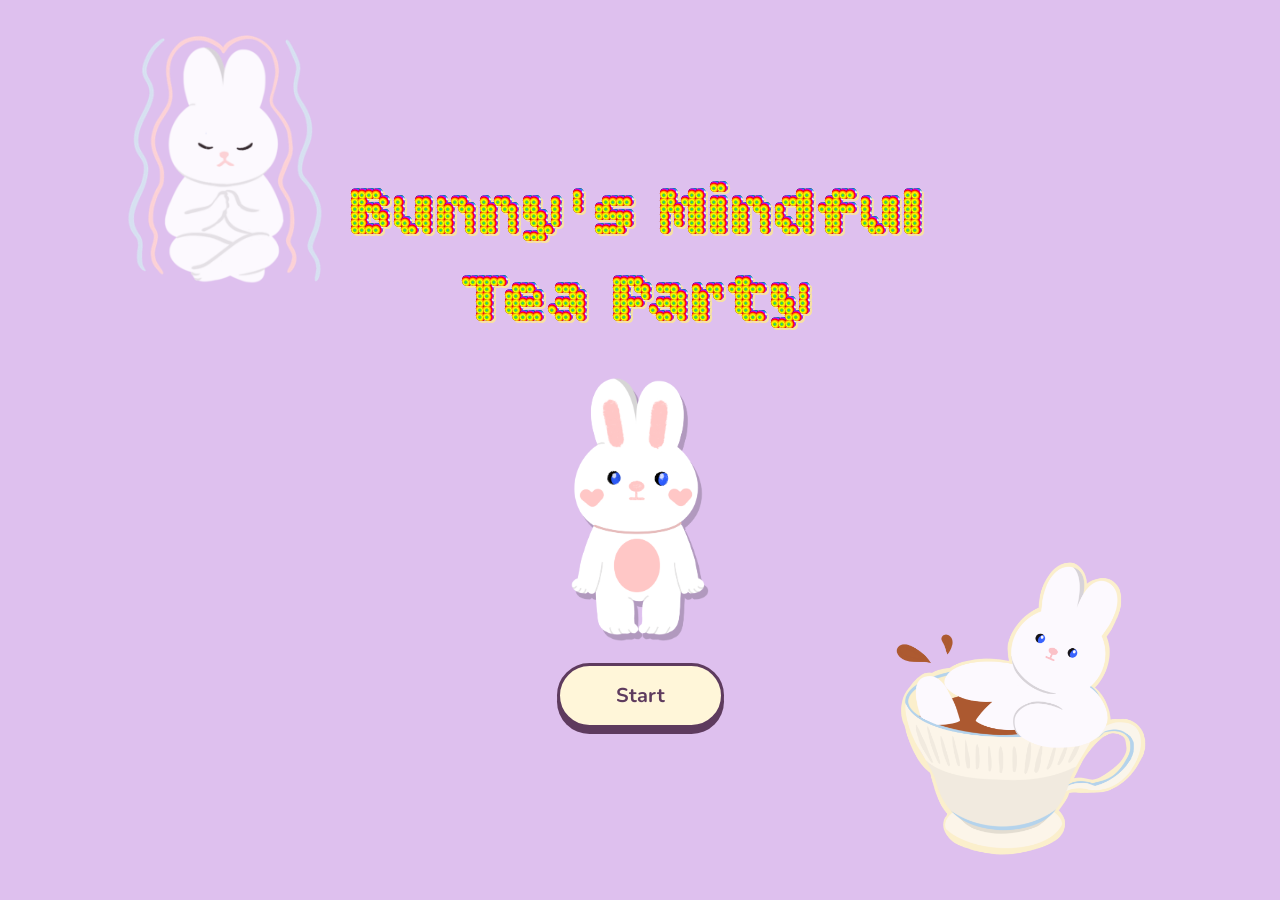
==== index.html @ 273d6ee3 "Rename  Balanceball.html to index.html" ====
<!DOCTYPE html>
<html lang="en">
<head> 
    <meta charset="UTF-8">
    <meta http-equiv="X-UA-Compatible" content="IE=edge">
    <meta name="viewport" content="width=device-width, initial-scale=1.0">
    <title> Loading Screen</title>
    <link rel="stylesheet" href="style.css">
    <link href="https://fonts.googleapis.com/css2?family=Archivo+Black&family=Bitcount+Prop+Double+Ink:wght@100..900&family=Inter:ital,opsz,wght@0,14..32,100..900;1,14..32,100..900&family=Lobster&family=Playwrite+CU+Guides&family=Roboto:ital,wght@0,100..900;1,100..900&family=Source+Serif+4:ital,opsz,wght@0,8..60,200..900;1,8..60,200..900&display=swap" rel="stylesheet">
    <link href="https://fonts.googleapis.com/css2?family=Archivo+Black&family=Bitcount+Prop+Double+Ink:wght@100..900&family=Inter:ital,opsz,wght@0,14..32,100..900;1,14..32,100..900&family=Lobster&family=Nunito:ital,wght@0,200..1000;1,200..1000&family=Playwrite+CU+Guides&family=Roboto:ital,wght@0,100..900;1,100..900&family=Source+Serif+4:ital,opsz,wght@0,8..60,200..900;1,8..60,200..900&display=swap" rel="stylesheet">
    <script src="Java.js" defer></script>
</head>


<body> 

    <main>
        <section>
            <h2>Loading......</h2>
            
            <div id="animation-container" class="box">
                <div id="bar" class="bar animate__animated"></div>

                <div id="ball" class="ball"></div>
            </div>

            <div class="loading"></div>

            <p>Balence the ball</p>

            <div class="progress-container">
                <div id="progress-fill" class="progress-fill"></div>
            </div>
        
        </section>
    </main>

    <div id="start-overlay">
        <h1>Bunny's Mindful</h1>
        <h1>Tea Party</h1>
        <img src="stand.png" class="stand-img" width="150" alt="stand">
        <img src="cup.png" class="cup-img" width="300" alt="tea cup">
        <img src="eyeclose.png" class="eyeclose-img" width="250" alt="bunny eyes">
        <button id="click-button" class="cta-button">
            Start
        </button>
    </div>

    <footer>
    </footer>

</html>
---- style.css ----
* {
    margin: 0;
    padding: 0;
    box-sizing: border-box;
}

body {
    background: #DEC0EE;
    font-family: 'Courier New', monospace;
    display: flex;
    flex-direction: column;
    justify-content: center;
    align-items: center;
    min-height: 100vh;
    transition: 0.3s;
} 

h1 {
    color: #000;
    margin-bottom: 30px;
    font-size: 55px;
    letter-spacing: 1px;
    font-family: "Bitcount Prop Double Ink", system-ui;
}

h2 {
    color: #000;
    margin-bottom: 30px;
    font-size: 28px;
    letter-spacing: 2px;
    
}
header {
    background: #fff;
    padding: 20px;
    text-align: center;
    width: 100%;
    max-width: 600px;
}

main {
    display: flex;
    justify-content: center;
    align-items: center;
    width: 100%;
    max-width: 600px;
    padding: 20px;
    flex: 1;
}

section {
    background-color: rgb(251, 226, 253);
    text-align: center;
    width: 100%;
    padding: 40px 20px;
    border: 3px solid #000;
    border-radius: 10px;
}

.box {
    position: relative;
    width: 400px;
    height: 120px;
    margin: 0 auto 30px;
    border: 2px solid #000;
    border-radius: 8px;
    background-color: rgba(255, 255, 255, 0.3);
}

.loading {
    position: absolute;
    width: 300px;
    height: 6px;
    background: #000000;
    left: 50%;
    top: 50%;
    transform: translate(-50%, -50%) rotate(0deg);
    transform-origin: center center;
    border-radius: 3px;
}

.loading::after {
    display: none;
}


.ball {
    position: absolute;
    width: 20px;
    height: 20px;
    background: #000;
    border-radius: 50%;
    left: 50%;
    top: 50%;
    transform: translate(-50%, -50%);
    will-change: left, top;
}


.progress-container {
    width: 300px;
    height: 12px;
    background-color: #ddd;
    border: 1px solid #000;
    margin: 15px auto 10px;
    overflow: hidden;
}


.progress-fill {
    width: 0%;
    height: 100%;
    background-color: #000000;
    transition: width 0.1s linear; 
}

p {
    color: #000;
    font-size: 16px;
    letter-spacing: 1px;
    margin-top: 20px;
}

.hint {
    font-size: 14px;
    color: #333;
    margin-top: 5px;
}


#start-overlay{
    position: fixed;
    top:0;
    left:0;
    width:100%;
    height:100%;
    background: #DEC0EE;
    display:flex;
    justify-content:center;
    align-items:center;
    flex-direction:column;
    z-index:1000;
}

#start-overlay h1 {
    font-size: 70px;
    line-height: 1.1;
    margin: 5px 0;
    color: #2d1b3c;
    text-shadow: 2px 2px 0 #f7e1a3;
}


.cta-button{
    color: #5e3b5e;
    font-size:20px;
    background-color:rgb(255, 246, 217);
    border: 3px solid #5e3b5e;
    padding:1rem 3.5rem;
    border-radius:60px;
    margin-top:20px;
    transition:0.3s;
    font-family: "Nunito", sans-serif;
    box-shadow: 0 6px 0 #5e3b5e;
    font-weight: 700; 
}

.cta-button:hover{
    background-color:rgb(247, 225, 163);
    transform:scale(1.1);
    cursor:pointer;
    box-shadow: 0 8px 0 #5e3b5e;
}


@keyframes swing {
    0% { transform: rotate(-1deg); }
    50% { transform: rotate(1deg); }
    100% { transform: rotate(-1deg); }
} 

.cup-img{
    position:absolute;
    bottom:20px;
    right:100px;
    opacity: 0.9;          
    transform-origin: bottom center; 
    animation: swing 2s ease-in-out infinite;
}

.eyeclose-img{
    position:absolute;
    top:20px;
    left:100px;
    opacity: 0.9;          
    transform-origin: bottom center; 
    animation: swing 2s ease-in-out infinite;
} 

.stand-img {
    position: relative;
    margin: 10px 0 0 0;
    width: 160px;
    filter: drop-shadow(4px 6px 0 rgba(0,0,0,0.2));
}
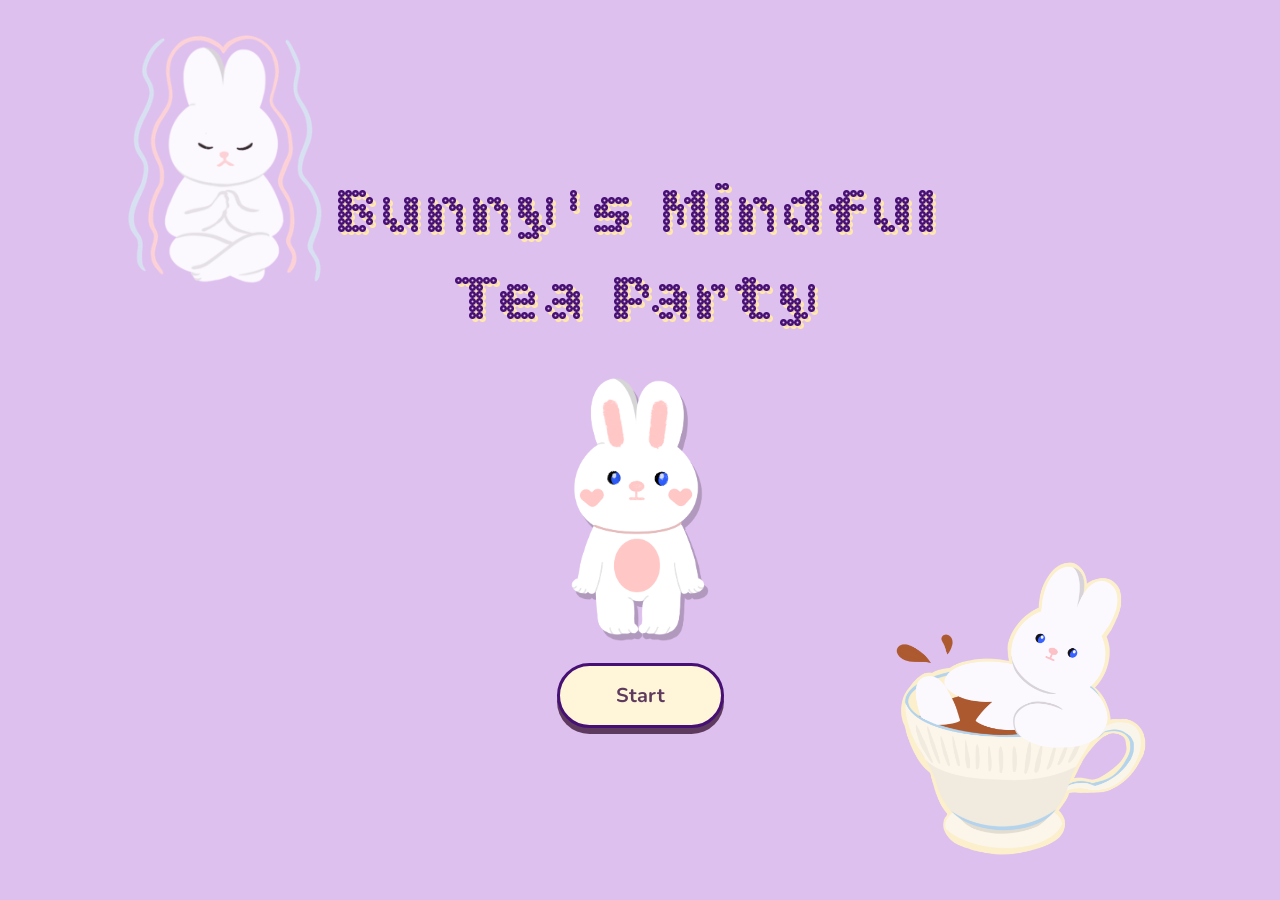
==== commit 139670cc: "Update index.html" ====
--- a/index.html
+++ b/index.html
@@ -8,6 +8,7 @@
     <link rel="stylesheet" href="style.css">
     <link href="https://fonts.googleapis.com/css2?family=Archivo+Black&family=Bitcount+Prop+Double+Ink:wght@100..900&family=Inter:ital,opsz,wght@0,14..32,100..900;1,14..32,100..900&family=Lobster&family=Playwrite+CU+Guides&family=Roboto:ital,wght@0,100..900;1,100..900&family=Source+Serif+4:ital,opsz,wght@0,8..60,200..900;1,8..60,200..900&display=swap" rel="stylesheet">
     <link href="https://fonts.googleapis.com/css2?family=Archivo+Black&family=Bitcount+Prop+Double+Ink:wght@100..900&family=Inter:ital,opsz,wght@0,14..32,100..900;1,14..32,100..900&family=Lobster&family=Nunito:ital,wght@0,200..1000;1,200..1000&family=Playwrite+CU+Guides&family=Roboto:ital,wght@0,100..900;1,100..900&family=Source+Serif+4:ital,opsz,wght@0,8..60,200..900;1,8..60,200..900&display=swap" rel="stylesheet">
+        <link href="https://fonts.googleapis.com/css2?family=Archivo+Black&family=Bitcount+Prop+Double+Ink:wght@100..900&family=Bitcount+Prop+Double:wght,ELSH@100..900,13.1&family=Inter:ital,opsz,wght@0,14..32,100..900;1,14..32,100..900&family=Lobster&family=Luckiest+Guy&family=Nunito:ital,wght@0,200..1000;1,200..1000&family=Playwrite+CU+Guides&family=Roboto:ital,wght@0,100..900;1,100..900&family=Source+Serif+4:ital,opsz,wght@0,8..60,200..900;1,8..60,200..900&display=swap" rel="stylesheet">
     <script src="Java.js" defer></script>
 </head>
 
--- a/style.css
+++ b/style.css
@@ -5,7 +5,7 @@
 }
 
 body {
-    background: #DEC0EE;
+    background: #f2d8ff;
     font-family: 'Courier New', monospace;
     display: flex;
     flex-direction: column;
@@ -16,12 +16,24 @@
 } 
 
 h1 {
-    color: #000;
+    color: #c310ff;
     margin-bottom: 30px;
-    font-size: 55px;
-    letter-spacing: 1px;
-    font-family: "Bitcount Prop Double Ink", system-ui;
-}
+    font-size: 100px;
+    font-optical-sizing: auto;
+    font-weight: 390;
+    font-variation-settings:
+    "slnt" 0,
+    "CRSV" 0,
+    "ELSH" 3,
+    "ELXP" 5;
+    font-style: normal;
+    letter-spacing: 3px;
+    /* font-family: "Bitcount Prop Double Ink", system-ui; */
+    font-family: "Bitcount Prop Double", system-ui;
+
+}
+
+
 
 h2 {
     color: #000;
@@ -49,7 +61,7 @@
 }
 
 section {
-    background-color: rgb(251, 226, 253);
+    background-color: rgb(229, 200, 245);
     text-align: center;
     width: 100%;
     padding: 40px 20px;
@@ -146,8 +158,8 @@
     font-size: 70px;
     line-height: 1.1;
     margin: 5px 0;
-    color: #2d1b3c;
-    text-shadow: 2px 2px 0 #f7e1a3;
+    color: #471075;
+    text-shadow: 3px 3px 0 #ffe8aa;
 }
 
 
@@ -155,7 +167,7 @@
     color: #5e3b5e;
     font-size:20px;
     background-color:rgb(255, 246, 217);
-    border: 3px solid #5e3b5e;
+    border: 3px solid #471075;
     padding:1rem 3.5rem;
     border-radius:60px;
     margin-top:20px;
@@ -171,7 +183,6 @@
     cursor:pointer;
     box-shadow: 0 8px 0 #5e3b5e;
 }
-
 
 @keyframes swing {
     0% { transform: rotate(-1deg); }
@@ -203,3 +214,4 @@
     width: 160px;
     filter: drop-shadow(4px 6px 0 rgba(0,0,0,0.2));
 }
+
